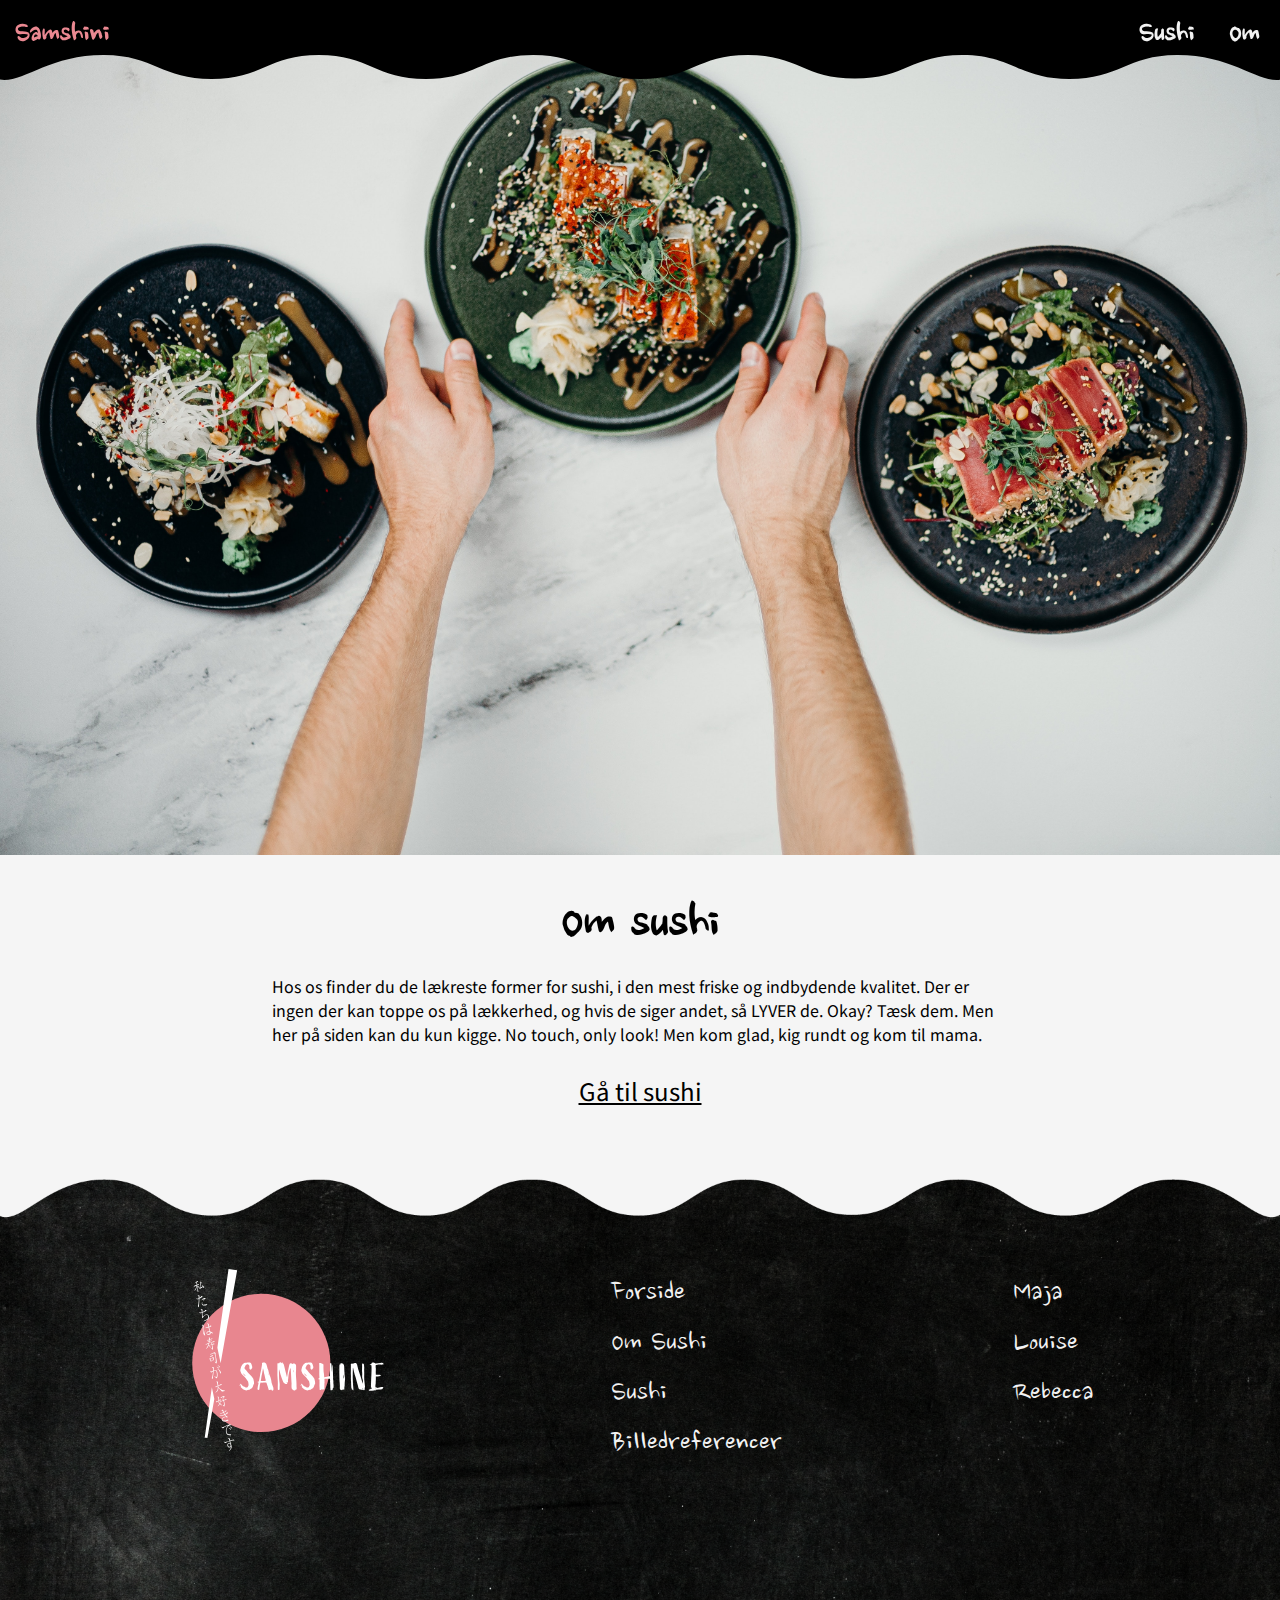
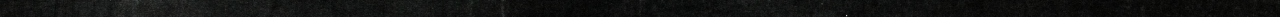
==== index.html @ 5b5b6e96 "gøres klar til splashbillede" ====
<!DOCTYPE html>
<html lang="da">

<head>
    <meta charset="utf-8">
    <meta name="viewport" content="width=device-width, initial-scale=1.0">
    <title>Forside</title>
    <link rel="stylesheet" href="style.css">

    <link href="https://fonts.googleapis.com/css?family=Nanum+Brush+Script|Noto+Sans+JP&display=swap" rel="stylesheet">

</head>

<body>


    <div id="navbar">

        <div class="logo">
            <a href="index.html"> Samshini</a>
        </div>
        <div class="navbar_left">
            <a href="menu.html">Sushi</a>
            <a href="index.html#frontpage_content">Om</a>
        </div>

    </div>


    <section id="landingpage">


    </section>

    <section id="frontpage_content">
        <div> <img src="imgs/photo-of-food-on-plates-3298057.jpg"></div>
        <div class="text_info">
            <h3>Om sushi</h3>
            <p>
                Hos os finder du de lækreste former for sushi, i den mest friske og indbydende kvalitet. Der er ingen der kan toppe os på lækkerhed, og hvis de siger andet, så LYVER de. Okay? Tæsk dem. Men her på siden kan du kun kigge. No touch, only look! Men kom glad, kig rundt og kom til mama.
            </p>
            <div class="link_sushi">
                <a href="menu.html">
                    <p>Gå til sushi</p>
                </a>

            </div>
        </div>

    </section>


    <footer>

        <section class="sectionwrapper">

            <div class="logo_footer">

                <img src="imgs/logo.svg" alt="logo">
            </div>

            <div class="footer_links">
                <div class="footer_section1">
                    <a href="index.html">
                        <p>Forside</p>
                    </a>
                    <a href="index.html#about_sushi">
                        <p>Om Sushi</p>
                    </a>
                    <a href="menu.html">
                        <p>Sushi</p>
                    </a>
                    <a href="references.html">
                        <p>Billedreferencer</p>
                    </a>
                </div>
                <div class="footer_section2">
                    <p>Maja</p>
                    <p>Louise</p>
                    <p>Rebecca</p>
                </div>
            </div>
        </section>

    </footer>
    <script src="script.js"></script>
</body></html>
---- style.css ----
* {
        margin: 0;
        /*        font-family: 'Lato',
sans-serif;*/
    }

    img {
        max-width: 100%;

    }

    body {
        background-color: whitesmoke;
        margin: 0;
        padding: 0;
    }

    article {
        padding: 10px;
    }

    article img {
        cursor: pointer;
    }


    .hide {
        display: none !important;
        pointer-events: none !important;
    }


    h2 {
        font-size: 3.5rem;
        text-align: center;
        padding: 2.5vw;
        font-family: 'Nanum Brush Script';
    }

    h3 {
        font-size: 1.7rem;
        padding-bottom: 1vw;
        font-family: 'Nanum Brush Script';
    }

    .retterPopUp h3 {
        font-size: 2.5rem;
        padding-bottom: 1vw;
        font-family: 'Nanum Brush Script';
    }

    .text_info h3 {
        font-size: 2.5rem;
        padding-bottom: 1vw;
        font-family: 'Nanum Brush Script';

        text-align: center;
    }

    span {
        font-family: 'Nanum Brush Script';
        font-size: 1.5rem;
    }

    p {
        font-family: 'Noto Sans JP';

    }

    .mobile {
        font-family: 'Noto Sans JP';
        font-size: 0.8rem;
        text-decoration: underline;
    }

    .x_button {
        font-family: 'Nanum Brush Script';
    }

    #navbar a {
        font-family: 'Nanum Brush Script';
        font-size: 1.5rem;
    }



    .expand {
        height: auto !important;
    }

    /* Styling til navigation */
    nav {
        text-align: center;
        margin-bottom: 15px;
        margin-top: 20px;
    }


    /* styling af layout */
    #navbar {
        background-image: url(imgs/navbar_mobile.svg);
        background-size: 100%;
        background-repeat: no-repeat;
        position: fixed;
        top: 0px;
        width: 100%;
        height: 13vw;
        display: block;
        transition: top 0.3s;
        font-weight: bold;
        z-index: 9000;
    }


    .navbar_left {
        position: absolute;
        right: 5px;
    }

    .navbar_left a {
        display: inline-block;
        color: #f2f2f2;
        padding: 5px;
        text-decoration: none;

    }

    .logo,
    .navbar_left {
        display: inline-block;
    }

    .logo a {
        color: #f2f2f2;
        padding: 5px;
        text-decoration: none;
        display: block;
    }

    #navbar a:hover {
        color: #EA8891;
    }


    #landingpage img {
        width: 100%;
    }

    #frontpage_content img {
        width: 100%;
    }


    footer {
        width: 100%;
        height: 50vh;
        background-image: url(imgs/footer_baggrund.png);
        background-size: cover;
        background-repeat: no-repeat;
        text-align: center;
        position: relative;
    }

    footer .sectionwrapper {
        margin: 10vw;
        padding-top: 20vw
    }


    .logo_footer img {
        display: none;
    }

    .footer_links {
        width: 100%;
    }

    .footer_section1,
    .footer_section2 {
        display: inline-block;
        vertical-align: top;
    }

    .footer_section1 {
        margin-right: 30%;
    }

    .footer_links a {
        display: block;
        text-decoration: none;
    }


    .footer_links p {
        font-family: 'Nanum Brush Script';
        font-size: 1.5rem;
        color: #f2f2f2;
        padding: 5px;
    }


    .footer_links p:hover {
        color: #EA8891;
    }





    /* Styling til filtrerings menu */


    .dropdown_button {
        border: 1px solid #DEDEDE;
        box-shadow: 10px 10px 10px rgba(0, 0, 0, 0.16);
        height: 10vw;
        width: 50vw;
        margin: 80px auto auto auto;
        background-color: white;
        padding: 5px 0;
        z-index: 2;
        position: relative;
    }

    .dropdown_button span.fa {
        position: absolute;
        right: 10px;
        top: 2vw;
    }

    .dropdown_list {
        border: 1px solid #DEDEDE;
        box-shadow: 10px 10px 10px rgba(0, 0, 0, 0.16);
        width: 50vw;
        left: 24.8vw;
        position: absolute;
        margin-top: 3px;
        z-index: 2;
        background-color: white;
    }


    .button {
        padding: 15px 25px;
        border-radius: 5px;
        margin: 20px 3px 3px;

        display: inline-block;
        outline: none;
        font-size: 0.9rem;
        background: none;
        border: none;
    }


    .button span,
    .selected_item span {
        vertical-align: bottom;
        display: inline-block;
        margin-left: 2vw;
    }



    .button img,
    .selected_item img {
        width: 9vw;

    }


    .selected_item img {
        margin-left: 28px;
    }



    /*
    .button_active {
        background-color: black;
        color: black;

    }
*/

    .oversigt .description {
        display: none;
        height: 9vw;
        overflow: hidden;
    }

    .retterPopUp .description {
        display: block;
    }

    .desktop {
        display: none;
        font-family: 'Noto Sans JP';
        font-size: 1rem;
        text-decoration: underline;

    }

    /* styling til filtrering i menu.html */

    .data-container {
        display: grid;
        grid-template-columns: repeat(auto-fill, minmax(150px, 1fr));
        margin: 0 auto;
        padding: .5vw 1vw;
        grid-gap: 30px;

    }

    .data-container img {
        padding-bottom: 1vw;
    }

    /*styling til popup menu  */

    #popUp {
        position: fixed;
        top: 0;
        width: 100vw;
        height: 100vh;
        background-color: white;
        overflow: scroll;
        z-index: 3;

    }

    .retterPopUp {
        margin-top: 3em;
        padding-top: 2em;
        padding-left: 3em;
        padding-right: 3em;
        background-color: white;
        border-radius: 5px;
        z-index: 1;
    }

    #popUp img {
        margin: 0 auto;
        padding-top: 1em;
        display: block;
        padding-bottom: 1vw;

        display: flex;
        flex-direction: column;
        justify-content: center;
    }

    #popUp h3 {
        text-align: center;
    }

    #popUp p {
        /*        text-align: center;*/
    }

    /*
    #popUp div {
        border: 1px solid black;
        background-color: white;
        padding: .5vw;
        width: 3vw;
        text-align: center;
        cursor: pointer;
        display: inline-block;
        float: right;
        border-radius: 5px;
    }
*/

    #popUp .x_button {
        position: absolute;
        top: 15vw;
        left: 10vw;
        font-size: 2.5rem;
        border-style: none;
        cursor: pointer;
    }

    #frontpage_content .text_info {
        padding: 2em;
    }

    #frontpage_content a {
        text-align: center;
        color: black;
        font-size: 1.5rem;
        padding: 0.2em;
    }

    #frontpage_content a:hover {
        color: #E8868F
    }



    /* mediaquery til webversion */

    @media only screen and (min-width: 600px) {


        #navbar {
            background-image: url(imgs/navbar_v2.svg);
            height: 7vw;
        }

        h2 {
            font-size: 4rem;
        }

        .textWrapper h3 {
            font-size: 2.4rem;
            padding-bottom: 1vw;
            font-family: 'Nanum Brush Script';
        }

        .text_info h3 {
            font-size: 3.5rem;
        }

        #navbar a {
            font-size: 2rem;
        }

        /*
        section {
            max-width: 1200px;
        }
*/

        .oversigt .description {
            display: block;
        }

        .retterPopUp .description {
            display: none;
        }

        .data-container {
            grid-template-columns: 100%;
            grid-auto-flow: dense;

        }

        .sushi_kategorier {
            display: flex;
            flex-direction: column;
        }

        .dropdown_button {
            display: none;
        }

        .dropdown_list {
            border: none;
            box-shadow: none;
            margin: 0 auto;
            position: static;
            z-index: initial;
            background-color: transparent;
            margin-top: 85px;

        }

        .header_buttons {
            display: flex;
            flex-direction: row;
            justify-content: center;
        }


        .header_buttons .button {
            display: flex;
            flex-direction: column;
            cursor: pointer;

        }

        .header_buttons img {
            /*            width: 8vw;*/
            filter: opacity(60%);
        }

        .header_buttons .button img:hover {
            filter: opacity(100%);
        }

        .button_active img {
            filter: opacity(100%);
        }


        .button {
            margin: auto;
            padding: none;

        }

        .button span {
            margin: auto;
            padding: 0;
            margin-top: 0;
            width: 8vw;
            font-size: 2rem;
        }

        .button img {
            width: 9vw;

        }

        .oversigt {

            /*            padding: 8vw;*/
            padding-left: 8vw;
            padding-right: 8vw;
            display: grid;
            grid-template-areas:
                "header header header header"
                "main main main main";
        }

        .oversigt h3 {
            grid-area: header;

        }

        .oversigt img {
            grid-area: main;
            justify-self: left;
            width: 40%;
        }

        .oversigt .textWrapper {
            grid-area: main;
            justify-self: right;
            width: 50%;
            padding-top: 10vw;
            font-size: 1.5vw;
            font-family: 'Noto Sans JP';
        }

        .desktop {
            display: block;
            text-decoration: underline;
            cursor: pointer;
        }

        .mobile {
            display: none;
            cursor: pointer;
        }

        .oversigt:nth-child(2n) img {
            justify-self: right;
        }

        .oversigt:nth-child(2n) .textWrapper {
            justify-self: left;
        }


        #frontpage_content .text_info {
            margin-left: 15em;
            margin-right: 15em;
        }


        #popUp {
            background-color: rgba(0, 0, 0, 0.44);
            max-width: none;
        }

        .retterPopUp {

            display: flex;
            flex-direction: column;
            justify-content: center;

            max-width: 1000px;
            margin: auto;
            margin-top: 3em;

            /*

            margin: 0auto;
            justify-content: center;
*/

        }

        #popUp img {
            margin: 0 auto;
            padding-top: 1em;
            display: block;
            padding-bottom: 1vw;

        }


        #popUp .x_button {

            top: 5vw;
            left: 3vw;
            cursor: pointer;
        }

        .navbar_left a {
            padding: 15px;
            font-size: 2rem;
        }

        .logo a {
            padding: 15px;
            font-size: 2rem;
        }


        /* footer desktop */

        footer {
            text-align: left;
        }

        footer .sectionwrapper {
            padding-top: 8vw;
            margin: 0;
        }


        .logo_footer img {
            display: block;
            max-width: 15vw;
            width: 15vw;
        }

        .logo_footer {
            display: inline-block;
            margin-right: 17vw;
            margin-left: 15vw;
            vertical-align: top;
        }


        .footer_links {
            display: inline-block;
            width: auto;
            vertical-align: top;
        }



        .footer_section1 {
            margin-right: 0;
        }

        .footer_section2 {
            margin-left: 17vw;
        }


        .footer_links p {
            font-size: 2rem;
            padding: 5px;
        }




    }


    /* mediaquery til tablet version */

    @media only screen and (min-device-width: 768px) and (max-device-width: 1024px) and (-webkit-min-device-pixel-ratio: 1) {

        .navbar_left a {
            padding-top: 5px;
            font-size: 1.5rem;
        }

        .logo a {
            padding-top: 5px;
            font-size: 1.5rem;
        }

        footer .sectionwrapper {
            padding-top: 22vw;
            margin: 0;
        }

        .logo_footer {
            margin-right: 20vw;
            margin-left: 9vw;
        }

        .footer_links p {
            font-size: 1.5rem;
        }

        .footer_section2 {
            margin-left: 20vw;
        }

        #frontpage_content .text_info {

            margin-left: 5em;
            margin-right: 5em;
        }

    }
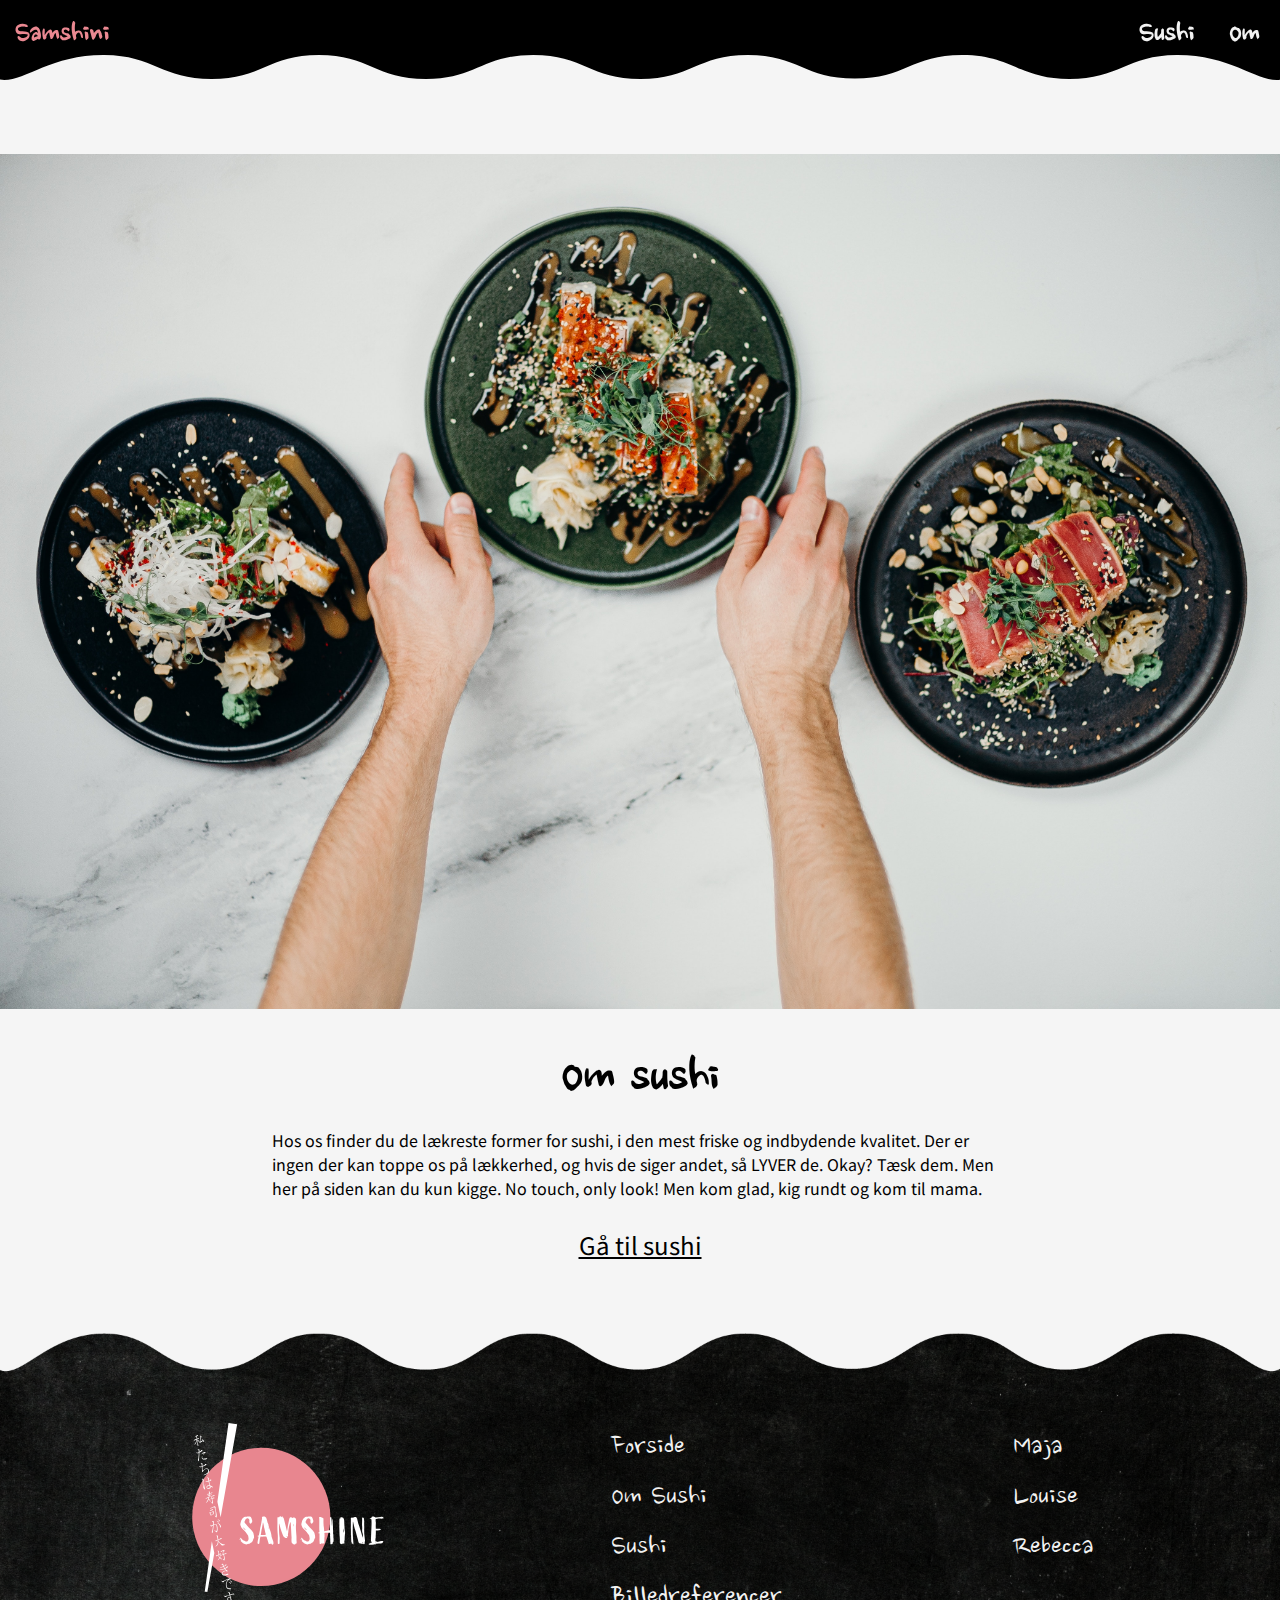
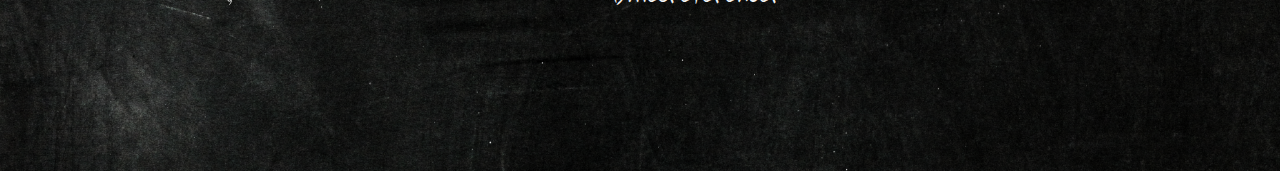
==== commit 36819157: "indsættelse af splashvideo" ====
--- a/index.html
+++ b/index.html
@@ -28,8 +28,7 @@
 
 
     <section id="landingpage">
-
-
+    <video preload="auto" autoplay="autoplay" type="video/mp4" src="video/splash_video.mp4" loop muted></video>
     </section>
 
     <section id="frontpage_content">
--- a/style.css
+++ b/style.css
@@ -142,13 +142,21 @@
     }
 
 
-    #landingpage img {
+    /** Splashvideo **/
+
+    #landingpage {
         width: 100%;
-    }
-
-    #frontpage_content img {
+        padding: 0;
+        margin: 0;
+
+    }
+
+    #landingpage video {
         width: 100%;
     }
+
+
+    /** Footer*/
 
 
     footer {
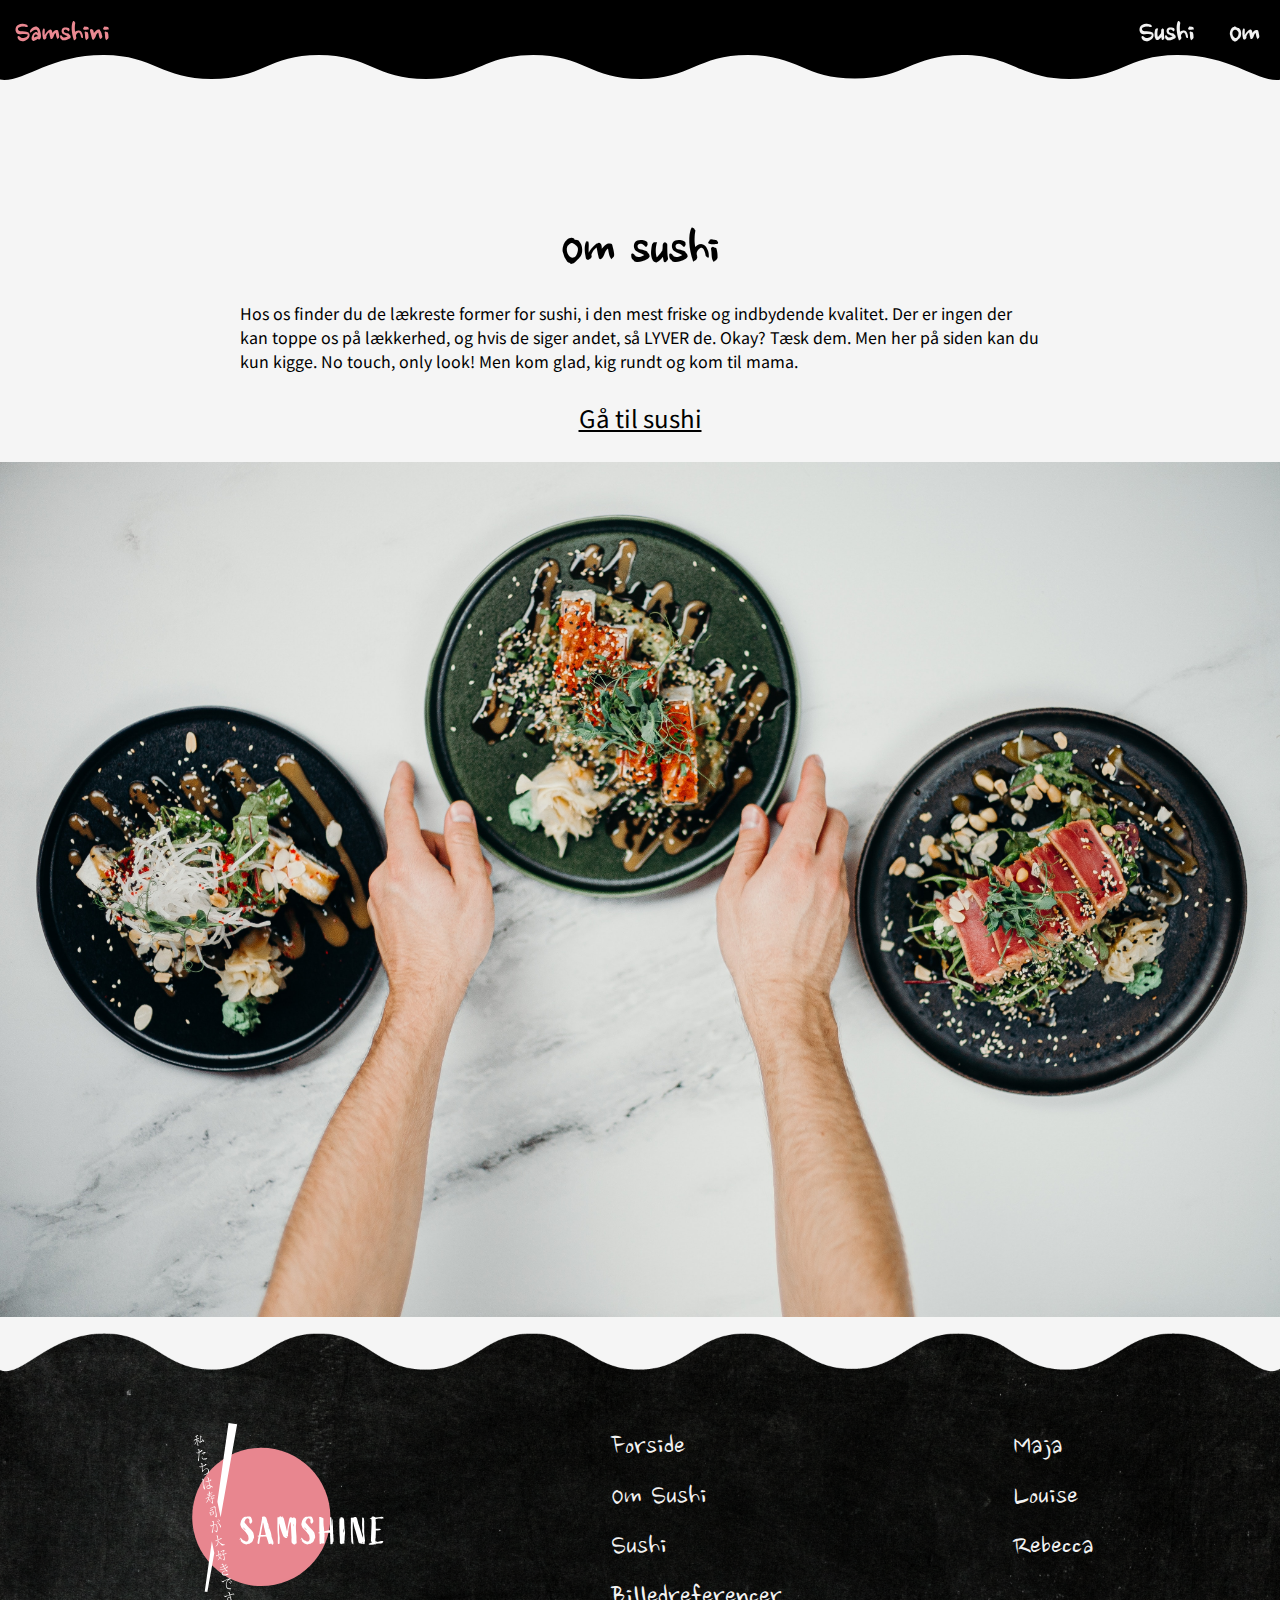
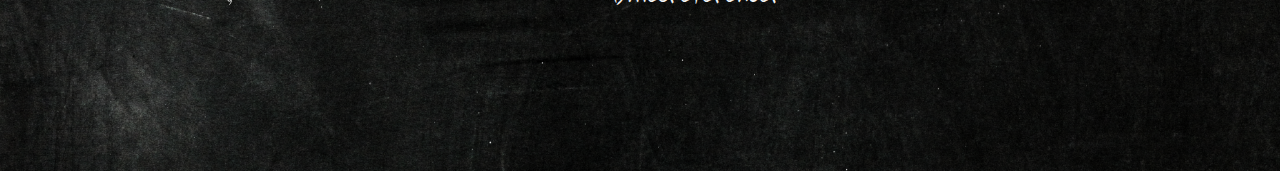
==== commit f90b3847: "rettelse af links" ====
--- a/index.html
+++ b/index.html
@@ -28,11 +28,10 @@
 
 
     <section id="landingpage">
-    <video preload="auto" autoplay="autoplay" type="video/mp4" src="video/splash_video.mp4" loop muted></video>
+        <video preload="auto" autoplay="autoplay" type="video/mp4" src="video/splash_video.mp4" loop muted></video>
     </section>
 
     <section id="frontpage_content">
-        <div> <img src="imgs/photo-of-food-on-plates-3298057.jpg"></div>
         <div class="text_info">
             <h3>Om sushi</h3>
             <p>
@@ -42,9 +41,9 @@
                 <a href="menu.html">
                     <p>Gå til sushi</p>
                 </a>
-
             </div>
         </div>
+        <div> <img src="imgs/photo-of-food-on-plates-3298057.jpg"></div>
 
     </section>
 
@@ -63,7 +62,7 @@
                     <a href="index.html">
                         <p>Forside</p>
                     </a>
-                    <a href="index.html#about_sushi">
+                    <a href="index.html#frontpage_content">
                         <p>Om Sushi</p>
                     </a>
                     <a href="menu.html">
@@ -83,4 +82,6 @@
 
     </footer>
     <script src="script.js"></script>
-</body></html>
+</body>
+
+</html>
--- a/style.css
+++ b/style.css
@@ -1,7 +1,5 @@
     * {
         margin: 0;
-        /*        font-family: 'Lato',
-sans-serif;*/
     }
 
     img {
@@ -13,6 +11,7 @@
         background-color: whitesmoke;
         margin: 0;
         padding: 0;
+        min-height: 100vh;
     }
 
     article {
@@ -29,6 +28,7 @@
         pointer-events: none !important;
     }
 
+    /*************************** Generelle tekster ***************************/
 
     h2 {
         font-size: 3.5rem;
@@ -43,6 +43,19 @@
         font-family: 'Nanum Brush Script';
     }
 
+    span {
+        font-family: 'Nanum Brush Script';
+        font-size: 1.5rem;
+    }
+
+    p {
+        font-family: 'Noto Sans JP';
+
+    }
+
+    /*************************** aner ikke hvad ***************************/
+
+
     .retterPopUp h3 {
         font-size: 2.5rem;
         padding-bottom: 1vw;
@@ -57,16 +70,6 @@
         text-align: center;
     }
 
-    span {
-        font-family: 'Nanum Brush Script';
-        font-size: 1.5rem;
-    }
-
-    p {
-        font-family: 'Noto Sans JP';
-
-    }
-
     .mobile {
         font-family: 'Noto Sans JP';
         font-size: 0.8rem;
@@ -77,26 +80,21 @@
         font-family: 'Nanum Brush Script';
     }
 
-    #navbar a {
-        font-family: 'Nanum Brush Script';
-        font-size: 1.5rem;
-    }
-
 
 
     .expand {
         height: auto !important;
     }
 
-    /* Styling til navigation */
+
+    /*************************** nav ***************************/
+
     nav {
         text-align: center;
         margin-bottom: 15px;
         margin-top: 20px;
     }
 
-
-    /* styling af layout */
     #navbar {
         background-image: url(imgs/navbar_mobile.svg);
         background-size: 100%;
@@ -111,19 +109,28 @@
         z-index: 9000;
     }
 
+    #navbar a {
+        font-family: 'Nanum Brush Script';
+        font-size: 1.5rem;
+    }
+
+    #navbar a:hover {
+        color: #EA8891;
+    }
 
     .navbar_left {
         position: absolute;
         right: 5px;
     }
+
 
     .navbar_left a {
         display: inline-block;
         color: #f2f2f2;
         padding: 5px;
         text-decoration: none;
-
-    }
+    }
+
 
     .logo,
     .navbar_left {
@@ -137,26 +144,8 @@
         display: block;
     }
 
-    #navbar a:hover {
-        color: #EA8891;
-    }
-
-
-    /** Splashvideo **/
-
-    #landingpage {
-        width: 100%;
-        padding: 0;
-        margin: 0;
-
-    }
-
-    #landingpage video {
-        width: 100%;
-    }
-
-
-    /** Footer*/
+
+    /*************************** Footer ***************************/
 
 
     footer {
@@ -212,11 +201,51 @@
     }
 
 
-
-
-
-    /* Styling til filtrerings menu */
-
+    /*************************** Splashvideo ***************************/
+
+    #landingpage {
+        width: 100%;
+        padding: 0;
+        margin: 0;
+
+    }
+
+    #landingpage video {
+        width: 100%;
+    }
+
+
+    /*************************** Filtreringsmenu ***************************/
+
+    .button {
+        padding: 15px 25px;
+        border-radius: 5px;
+        margin: 20px 3px 3px;
+
+        display: inline-block;
+        outline: none;
+        font-size: 0.9rem;
+        background: none;
+        border: none;
+    }
+
+
+    .button span,
+    .selected_item span {
+        vertical-align: bottom;
+        display: inline-block;
+        margin-left: 2vw;
+    }
+
+
+    .button img,
+    .selected_item img {
+        width: 9vw;
+    }
+
+    .selected_item img {
+        margin-left: 28px;
+    }
 
     .dropdown_button {
         border: 1px solid #DEDEDE;
@@ -248,49 +277,6 @@
     }
 
 
-    .button {
-        padding: 15px 25px;
-        border-radius: 5px;
-        margin: 20px 3px 3px;
-
-        display: inline-block;
-        outline: none;
-        font-size: 0.9rem;
-        background: none;
-        border: none;
-    }
-
-
-    .button span,
-    .selected_item span {
-        vertical-align: bottom;
-        display: inline-block;
-        margin-left: 2vw;
-    }
-
-
-
-    .button img,
-    .selected_item img {
-        width: 9vw;
-
-    }
-
-
-    .selected_item img {
-        margin-left: 28px;
-    }
-
-
-
-    /*
-    .button_active {
-        background-color: black;
-        color: black;
-
-    }
-*/
-
     .oversigt .description {
         display: none;
         height: 9vw;
@@ -299,6 +285,13 @@
 
     .retterPopUp .description {
         display: block;
+    }
+
+
+    .mobile {
+        font-family: 'Noto Sans JP';
+        font-size: 0.8rem;
+        text-decoration: underline;
     }
 
     .desktop {
@@ -345,6 +338,7 @@
         background-color: white;
         border-radius: 5px;
         z-index: 1;
+        position: relative;
     }
 
     #popUp img {
@@ -366,31 +360,22 @@
         /*        text-align: center;*/
     }
 
-    /*
-    #popUp div {
-        border: 1px solid black;
-        background-color: white;
-        padding: .5vw;
-        width: 3vw;
-        text-align: center;
-        cursor: pointer;
-        display: inline-block;
-        float: right;
-        border-radius: 5px;
-    }
-*/
 
     #popUp .x_button {
         position: absolute;
-        top: 15vw;
-        left: 10vw;
+        top: 7vw;
+        left: 9vw;
         font-size: 2.5rem;
         border-style: none;
         cursor: pointer;
     }
 
+
+
     #frontpage_content .text_info {
-        padding: 2em;
+        margin-left: 2em;
+        margin-right: 2em;
+        padding-top: 3.2em;
     }
 
     #frontpage_content a {
@@ -402,6 +387,11 @@
 
     #frontpage_content a:hover {
         color: #E8868F
+    }
+
+    /* references.html */
+    #references {
+        margin: 7vw 0;
     }
 
 
@@ -575,6 +565,7 @@
         #frontpage_content .text_info {
             margin-left: 15em;
             margin-right: 15em;
+            padding-top: 4em;
         }
 
 
@@ -588,10 +579,10 @@
             display: flex;
             flex-direction: column;
             justify-content: center;
-
+            position: relative;
             max-width: 1000px;
             margin: auto;
-            margin-top: 3em;
+            margin-top: 6em;
 
             /*
 
@@ -612,8 +603,8 @@
 
         #popUp .x_button {
 
-            top: 5vw;
-            left: 3vw;
+            top: 3.5vw;
+            left: 3.5vw;
             cursor: pointer;
         }
 
@@ -715,9 +706,9 @@
         }
 
         #frontpage_content .text_info {
-
             margin-left: 5em;
             margin-right: 5em;
-        }
-
-    }
+            padding-top: 2em;
+        }
+
+    }
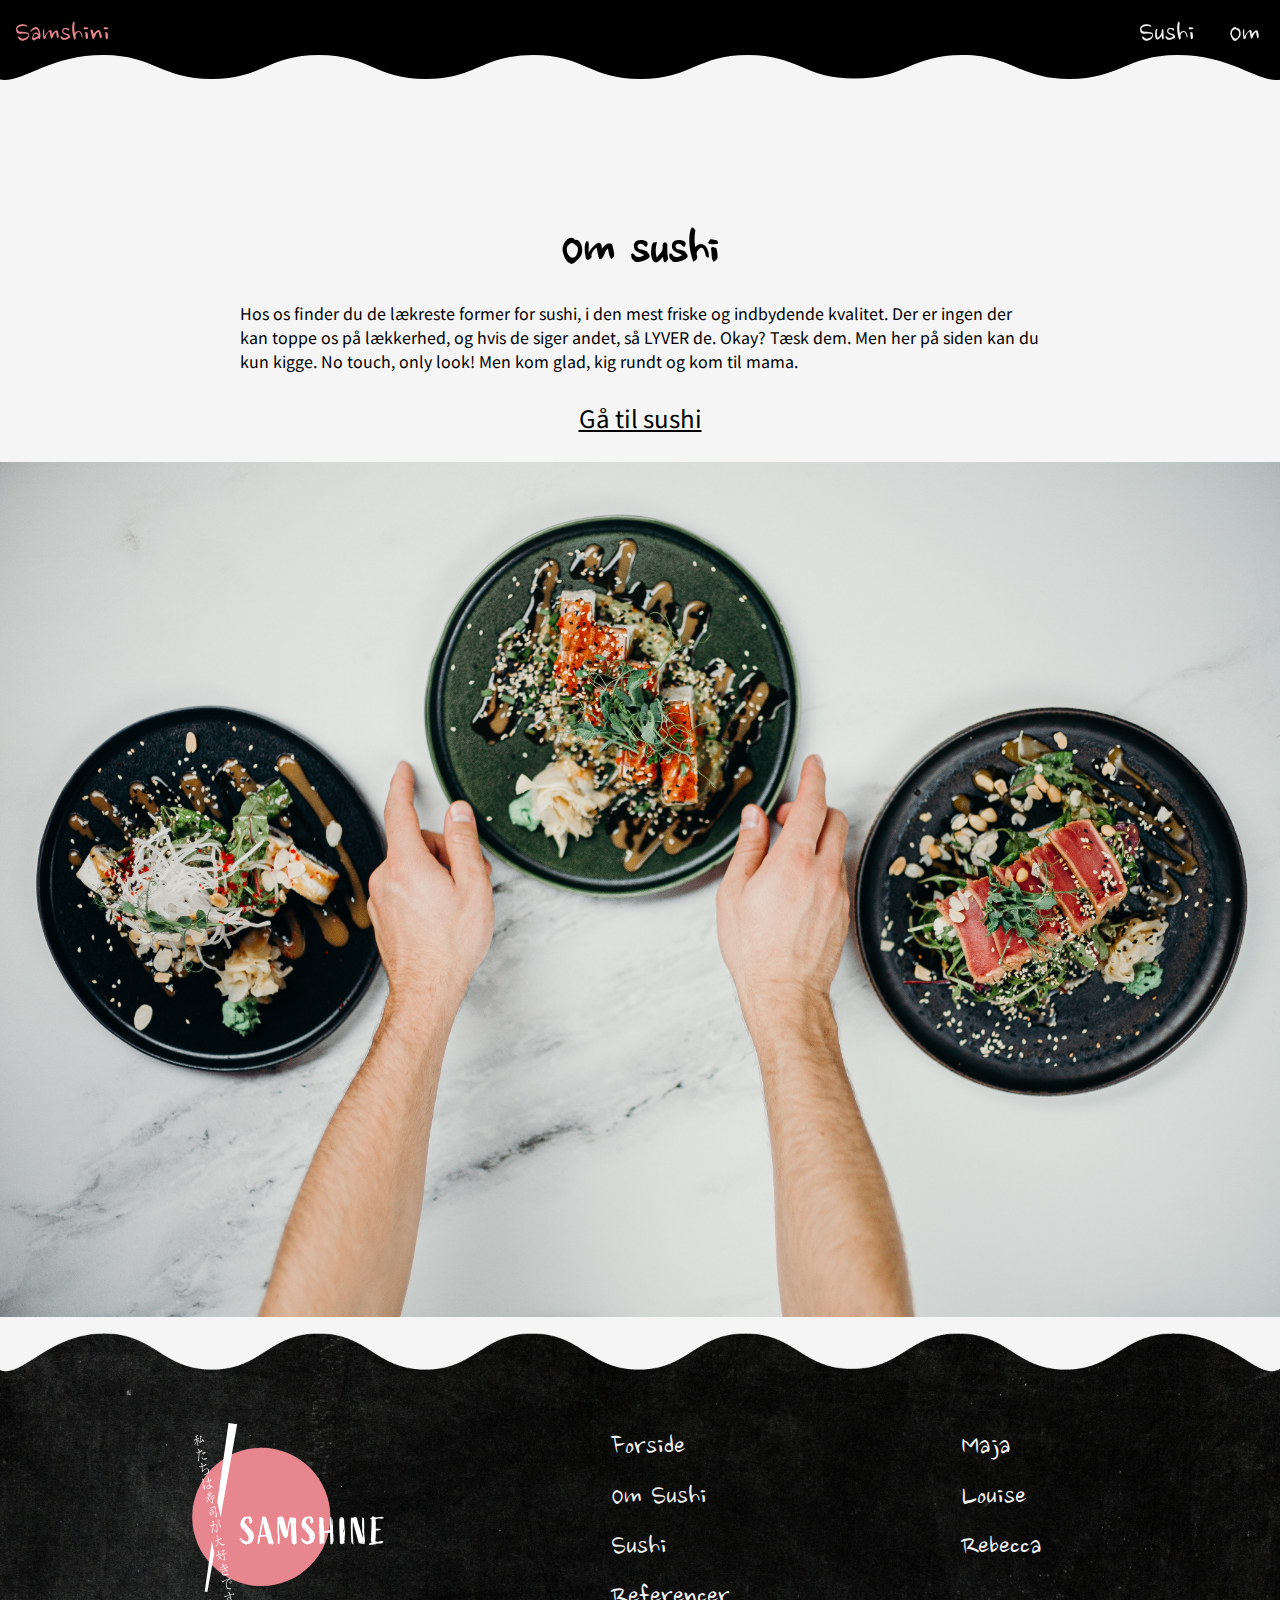
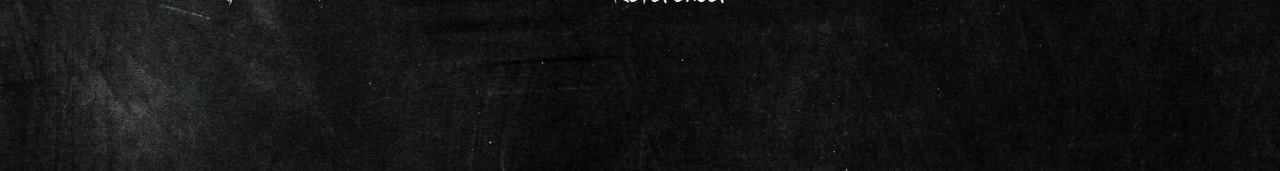
==== commit 24157035: "reference navn ændret i footer" ====
--- a/index.html
+++ b/index.html
@@ -69,7 +69,7 @@
                         <p>Sushi</p>
                     </a>
                     <a href="references.html">
-                        <p>Billedreferencer</p>
+                        <p>Referencer</p>
                     </a>
                 </div>
                 <div class="footer_section2">
--- a/style.css
+++ b/style.css
@@ -6,6 +6,8 @@
         max-width: 100%;
 
     }
+
+
 
     body {
         background-color: whitesmoke;
@@ -66,26 +68,8 @@
         font-size: 2.5rem;
         padding-bottom: 1vw;
         font-family: 'Nanum Brush Script';
-
         text-align: center;
     }
-
-    .mobile {
-        font-family: 'Noto Sans JP';
-        font-size: 0.8rem;
-        text-decoration: underline;
-    }
-
-    .x_button {
-        font-family: 'Nanum Brush Script';
-    }
-
-
-
-    .expand {
-        height: auto !important;
-    }
-
 
     /*************************** nav ***************************/
 
@@ -103,10 +87,7 @@
         top: 0px;
         width: 100%;
         height: 13vw;
-        display: block;
-        transition: top 0.3s;
-        font-weight: bold;
-        z-index: 9000;
+        z-index: 10;
     }
 
     #navbar a {
@@ -221,7 +202,6 @@
         padding: 15px 25px;
         border-radius: 5px;
         margin: 20px 3px 3px;
-
         display: inline-block;
         outline: none;
         font-size: 0.9rem;
@@ -247,6 +227,8 @@
         margin-left: 28px;
     }
 
+
+    /* dette er vores drop down knap i mobil version*/
     .dropdown_button {
         border: 1px solid #DEDEDE;
         box-shadow: 10px 10px 10px rgba(0, 0, 0, 0.16);
@@ -257,14 +239,18 @@
         padding: 5px 0;
         z-index: 2;
         position: relative;
-    }
-
+        /* Den får en relativ position, så vi bagefter kan sætte indholdet til absolut og give henholdsvis top og right på span og pil op/ned figur*/
+    }
+
+    /* dette er tekst inde i drop down knappen*/
     .dropdown_button span.fa {
         position: absolute;
+        /* og det er denne værdi der henvises til oven over*/
         right: 10px;
         top: 2vw;
     }
 
+    /* selve listen der hopper up*/
     .dropdown_list {
         border: 1px solid #DEDEDE;
         box-shadow: 10px 10px 10px rgba(0, 0, 0, 0.16);
@@ -279,22 +265,26 @@
 
     .oversigt .description {
         display: none;
+        /*fjerner descreption i oversigt over de forskellige slags sushi*/
         height: 9vw;
         overflow: hidden;
     }
 
     .retterPopUp .description {
         display: block;
+        /*viser descreption i popup for den enkelte sushi*/
     }
 
 
     .mobile {
+        /*læs mere/læs mindre styles her i mobil*/
         font-family: 'Noto Sans JP';
         font-size: 0.8rem;
         text-decoration: underline;
     }
 
     .desktop {
+        /*læs mere/læs mindre styles her i web*/
         display: none;
         font-family: 'Noto Sans JP';
         font-size: 1rem;
@@ -316,6 +306,12 @@
     .data-container img {
         padding-bottom: 1vw;
     }
+
+
+    .expand {
+        height: auto !important;
+    }
+
 
     /*styling til popup menu  */
 
@@ -360,6 +356,10 @@
         /*        text-align: center;*/
     }
 
+    .x_button {
+        font-family: 'Nanum Brush Script';
+    }
+
 
     #popUp .x_button {
         position: absolute;
@@ -575,21 +575,11 @@
         }
 
         .retterPopUp {
-
-            display: flex;
-            flex-direction: column;
             justify-content: center;
             position: relative;
             max-width: 1000px;
             margin: auto;
             margin-top: 6em;
-
-            /*
-
-            margin: 0auto;
-            justify-content: center;
-*/
-
         }
 
         #popUp img {
@@ -597,7 +587,6 @@
             padding-top: 1em;
             display: block;
             padding-bottom: 1vw;
-
         }
 
 
@@ -666,10 +655,6 @@
             font-size: 2rem;
             padding: 5px;
         }
-
-
-
-
     }
 
 
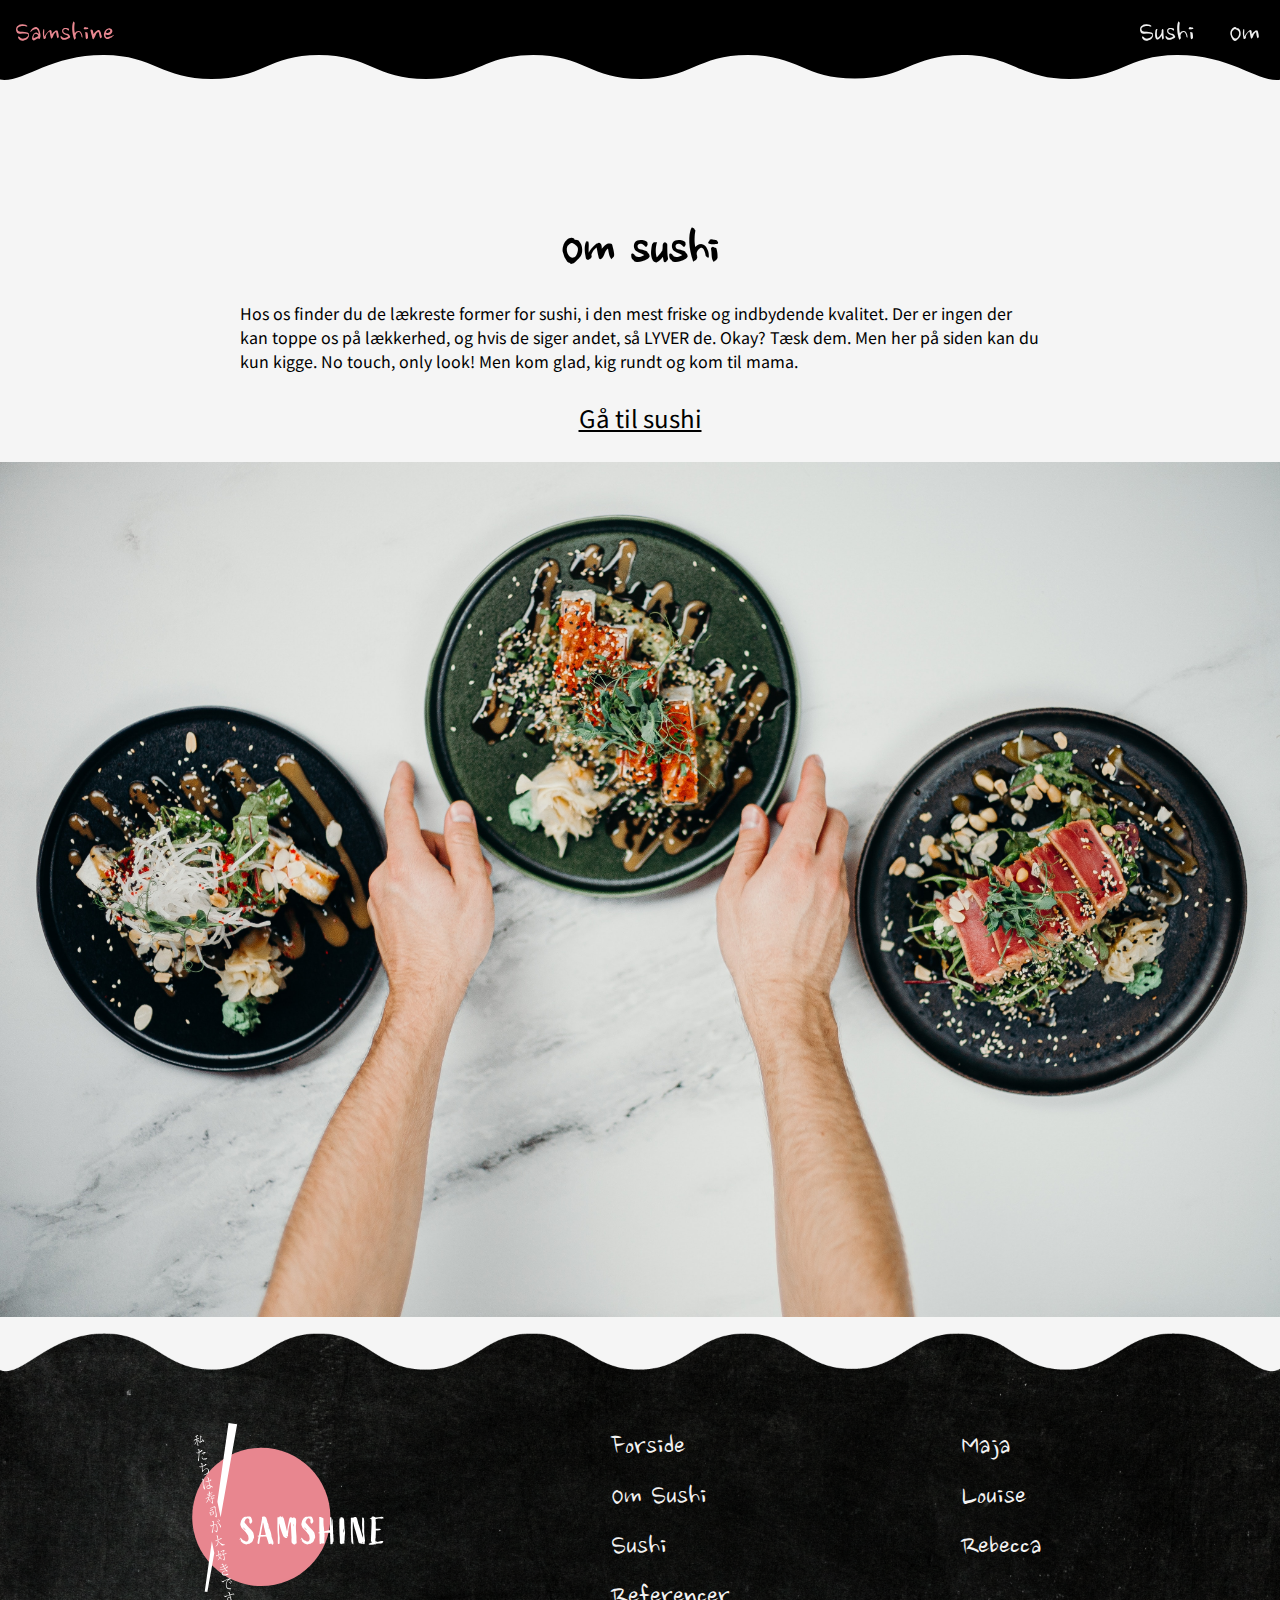
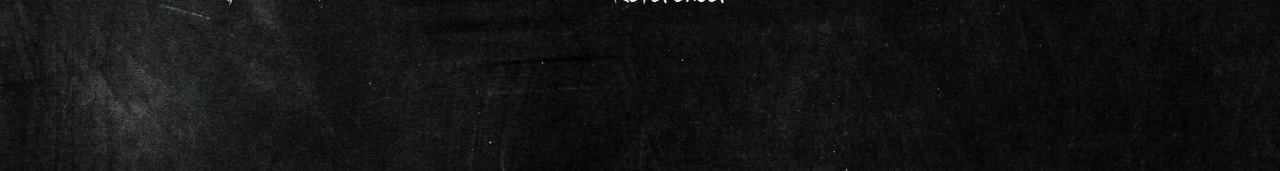
==== commit 7c1c6587: "rettelse" ====
--- a/index.html
+++ b/index.html
@@ -17,7 +17,7 @@
     <div id="navbar">
 
         <div class="logo">
-            <a href="index.html"> Samshini</a>
+            <a href="index.html"> Samshine</a>
         </div>
         <div class="navbar_left">
             <a href="menu.html">Sushi</a>
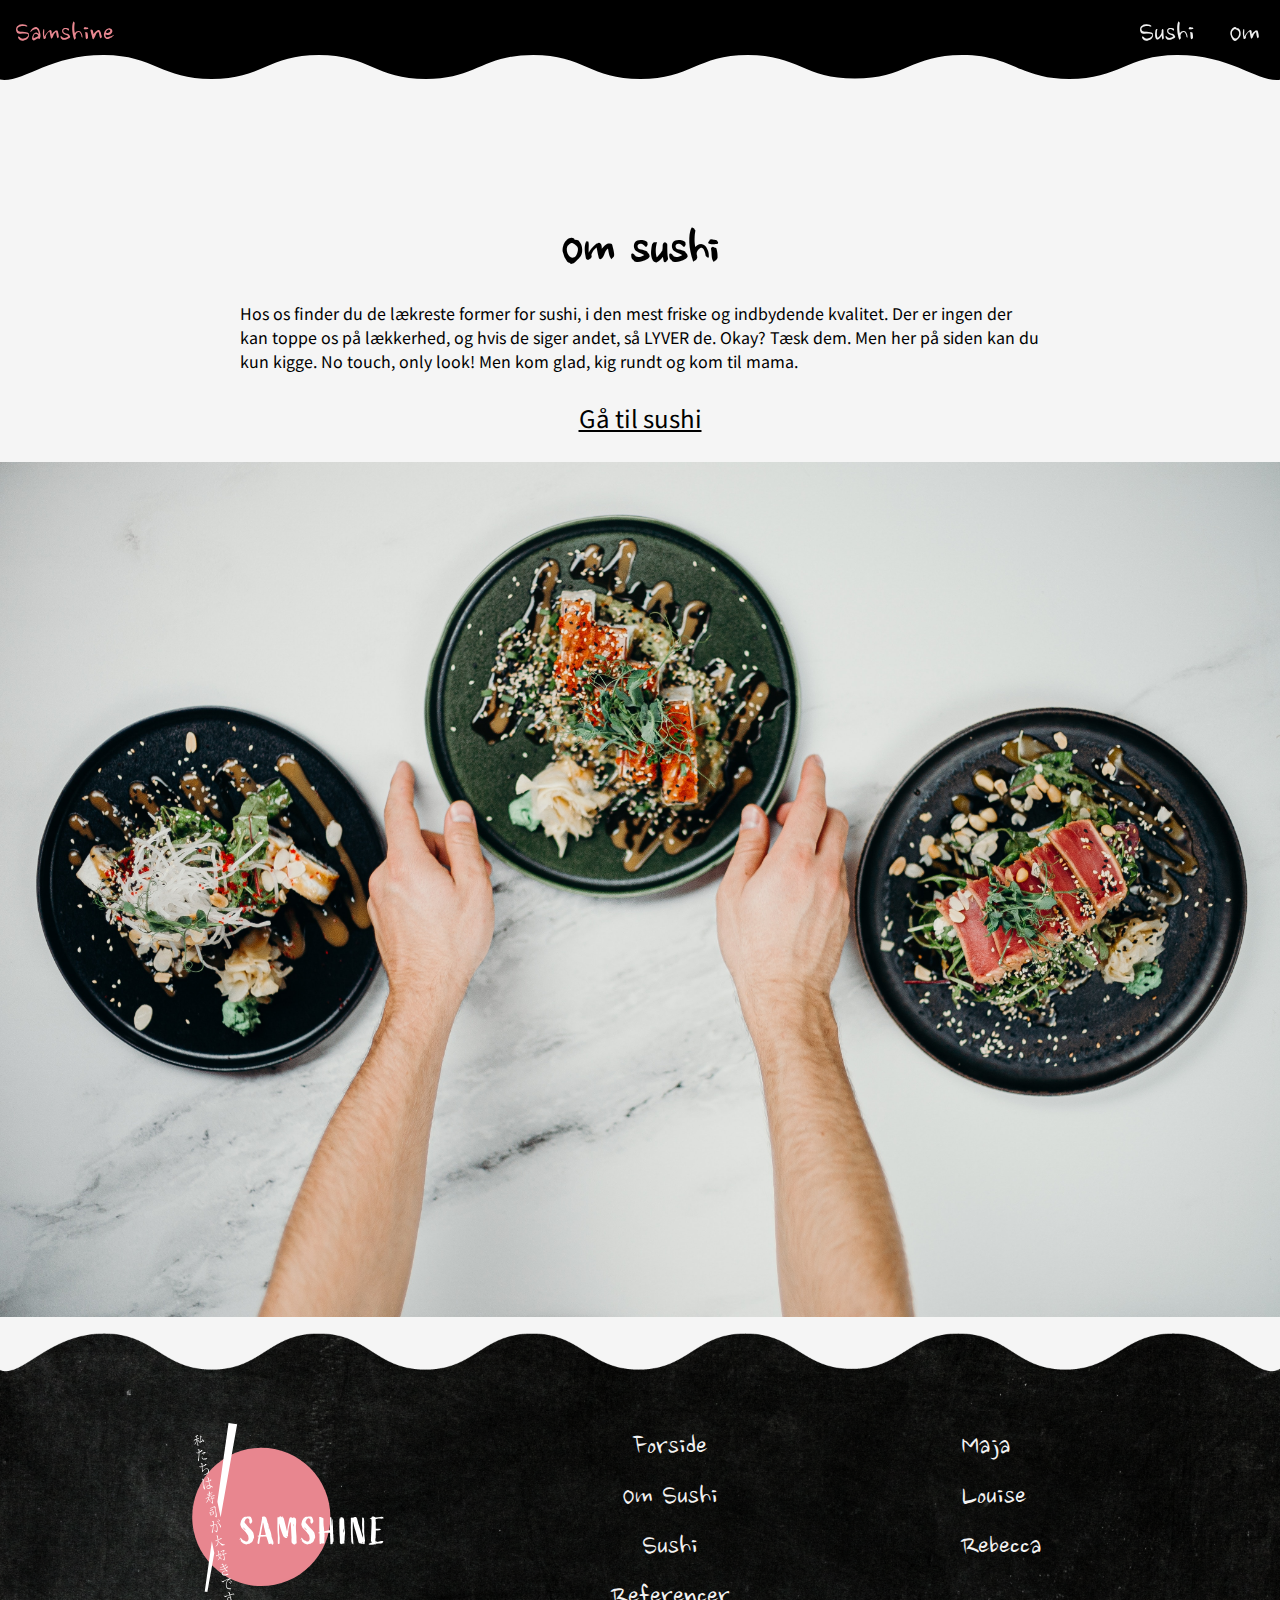
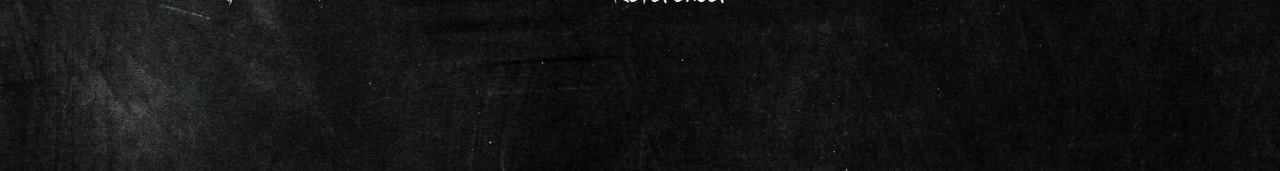
==== commit 57130a63: "favicon rettet i koden" ====
--- a/index.html
+++ b/index.html
@@ -7,7 +7,12 @@
     <title>Forside</title>
     <link rel="stylesheet" href="style.css">
 
+<!--    FAVICON -->
+   <link rel="shortcut icon" type="image/png" href="favicon/favicon.png" />
+    <!--    FAVICON -->
+
     <link href="https://fonts.googleapis.com/css?family=Nanum+Brush+Script|Noto+Sans+JP&display=swap" rel="stylesheet">
+
 
 </head>
 
@@ -82,6 +87,4 @@
 
     </footer>
     <script src="script.js"></script>
-</body>
-
-</html>
+</body></html>
--- a/style.css
+++ b/style.css
@@ -161,6 +161,7 @@
 
     .footer_section1 {
         margin-right: 30%;
+        text-align: center;
     }
 
     .footer_links a {
@@ -177,7 +178,7 @@
     }
 
 
-    .footer_links p:hover {
+    .footer_section1 p:hover {
         color: #EA8891;
     }
 
@@ -460,7 +461,7 @@
             position: static;
             z-index: initial;
             background-color: transparent;
-            margin-top: 85px;
+            margin-top: 8vw;
 
         }
 
